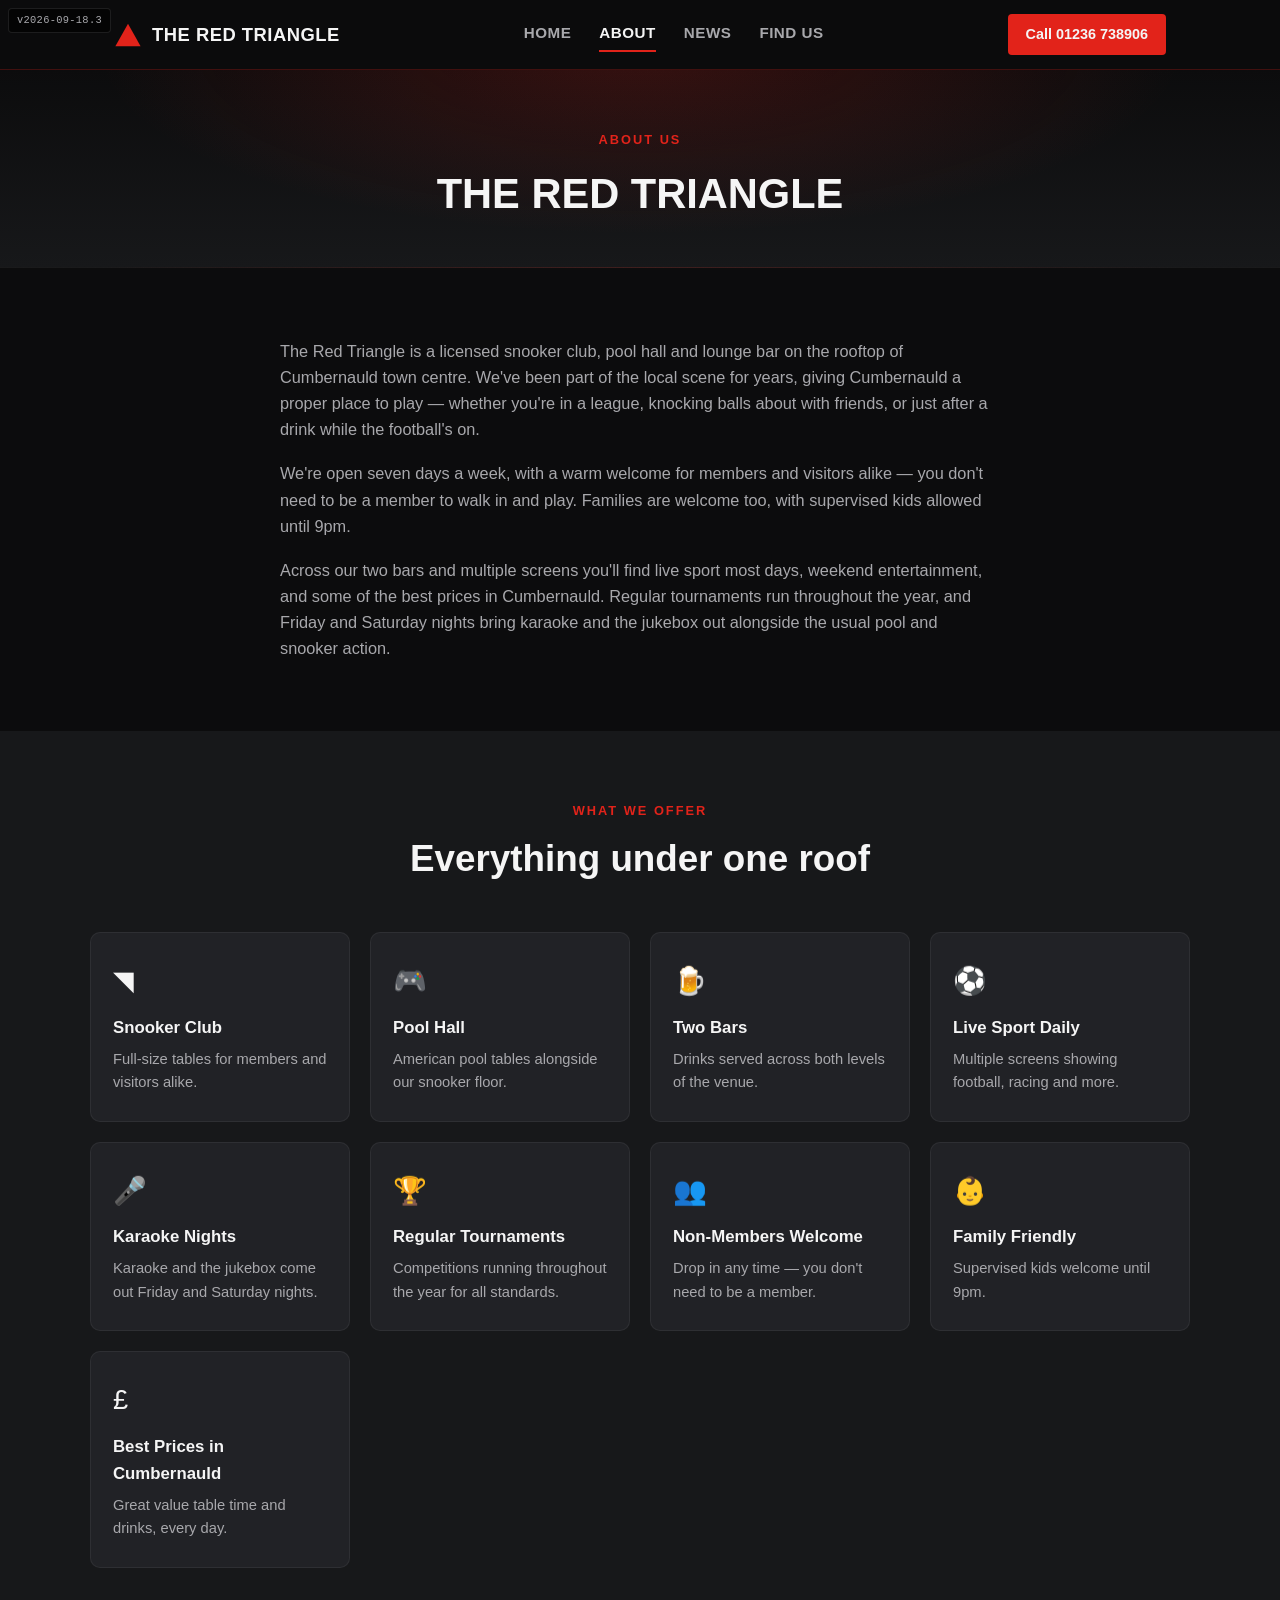
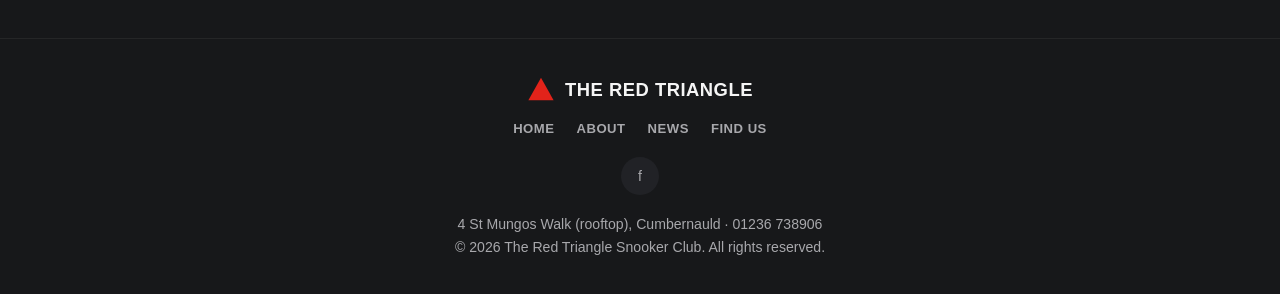
==== about.html @ 8c0a3d50 "Add files via upload" ====
<!DOCTYPE html>
<html lang="en">
<head>
<meta charset="UTF-8">
<meta name="viewport" content="width=device-width, initial-scale=1.0">
<meta name="color-scheme" content="dark">
<title>About | The Red Triangle, Cumbernauld</title>
<meta name="description" content="About The Red Triangle - a licensed snooker club, pool hall and lounge bar on the rooftop of Cumbernauld town centre.">
<link rel="stylesheet" href="styles.css">
</head>
<body>

<div class="build-tag">v2026-09-18.3</div>

<header>
  <div class="nav">
    <a href="index.html" class="brand">
      <svg viewBox="0 0 100 90" xmlns="http://www.w3.org/2000/svg" aria-hidden="true">
        <polygon points="50,5 95,85 5,85" fill="#e2231a"/>
      </svg>
      THE RED TRIANGLE
    </a>
    <nav class="links">
      <a href="index.html">Home</a>
      <a href="about.html" class="active">About</a>
      <a href="news.html">News</a>
      <a href="find-us.html">Find Us</a>
    </nav>
    <div style="display:flex;align-items:center;gap:14px;">
      <a class="phone-btn" href="tel:01236738906">Call 01236 738906</a>
      <button class="nav-toggle" aria-label="Toggle menu">&#9776;</button>
    </div>
  </div>
  <div class="mobile-panel">
    <a href="index.html">Home</a>
    <a href="about.html" class="active">About</a>
    <a href="news.html">News</a>
    <a href="find-us.html">Find Us</a>
    <a href="tel:01236738906">Call 01236 738906</a>
  </div>
</header>

<div class="page-hero">
  <div class="eyebrow">About Us</div>
  <h1>The Red Triangle</h1>
</div>

<section>
  <div class="about-body">
    <p>The Red Triangle is a licensed snooker club, pool hall and lounge bar on the rooftop of Cumbernauld town centre. We've been part of the local scene for years, giving Cumbernauld a proper place to play &mdash; whether you're in a league, knocking balls about with friends, or just after a drink while the football's on.</p>
    <p>We're open seven days a week, with a warm welcome for members and visitors alike &mdash; you don't need to be a member to walk in and play. Families are welcome too, with supervised kids allowed until 9pm.</p>
    <p>Across our two bars and multiple screens you'll find live sport most days, weekend entertainment, and some of the best prices in Cumbernauld. Regular tournaments run throughout the year, and Friday and Saturday nights bring karaoke and the jukebox out alongside the usual pool and snooker action.</p>
  </div>
</section>

<section class="features">
  <div class="section-head">
    <div class="eyebrow">What We Offer</div>
    <h2>Everything under one roof</h2>
  </div>
  <div class="grid">
    <div class="card"><div class="icon">&#9701;</div><h3>Snooker Club</h3><p>Full-size tables for members and visitors alike.</p></div>
    <div class="card"><div class="icon">&#127918;</div><h3>Pool Hall</h3><p>American pool tables alongside our snooker floor.</p></div>
    <div class="card"><div class="icon">&#127866;</div><h3>Two Bars</h3><p>Drinks served across both levels of the venue.</p></div>
    <div class="card"><div class="icon">&#9917;</div><h3>Live Sport Daily</h3><p>Multiple screens showing football, racing and more.</p></div>
    <div class="card"><div class="icon">&#127908;</div><h3>Karaoke Nights</h3><p>Karaoke and the jukebox come out Friday and Saturday nights.</p></div>
    <div class="card"><div class="icon">&#127942;</div><h3>Regular Tournaments</h3><p>Competitions running throughout the year for all standards.</p></div>
    <div class="card"><div class="icon">&#128101;</div><h3>Non-Members Welcome</h3><p>Drop in any time &mdash; you don't need to be a member.</p></div>
    <div class="card"><div class="icon">&#128118;</div><h3>Family Friendly</h3><p>Supervised kids welcome until 9pm.</p></div>
    <div class="card"><div class="icon">&#163;</div><h3>Best Prices in Cumbernauld</h3><p>Great value table time and drinks, every day.</p></div>
  </div>
</section>

<footer>
  <div class="brand">
    <svg width="24" height="22" viewBox="0 0 100 90" xmlns="http://www.w3.org/2000/svg" aria-hidden="true">
      <polygon points="50,5 95,85 5,85" fill="#e2231a"/>
    </svg>
    THE RED TRIANGLE
  </div>
  <div class="links">
    <a href="index.html">Home</a>
    <a href="about.html">About</a>
    <a href="news.html">News</a>
    <a href="find-us.html">Find Us</a>
  </div>
  <div class="social">
    <a href="https://www.facebook.com/redtriangle147/" target="_blank" rel="noopener" aria-label="Facebook">f</a>
  </div>
  <p>4 St Mungos Walk (rooftop), Cumbernauld &middot; 01236 738906</p>
  <p>&copy; <span id="year"></span> The Red Triangle Snooker Club. All rights reserved.</p>
</footer>

<script src="script.js"></script>
</body>
</html>
---- styles.css ----
:root{
  --red:#e2231a;
  --red-dark:#a5170f;
  --black:#0c0c0d;
  --charcoal:#17181a;
  --charcoal-2:#212226;
  --white:#f5f5f5;
  --grey:#a8a8ac;
}
*{box-sizing:border-box;margin:0;padding:0;}
html{scroll-behavior:smooth;}
body{
  background:var(--black);
  color:var(--white);
  font-family:'Segoe UI', Roboto, Helvetica, Arial, sans-serif;
  line-height:1.6;
}
a{color:inherit;text-decoration:none;}
img{max-width:100%;display:block;}
.wrap{max-width:1100px;margin:0 auto;padding:0 24px;}

/* Header */
header{
  position:sticky;top:0;z-index:50;
  background:rgba(12,12,13,0.95);
  border-bottom:1px solid rgba(226,35,26,0.25);
  backdrop-filter:blur(6px);
}
.nav{
  display:flex;align-items:center;justify-content:space-between;
  padding:14px 24px;max-width:1100px;margin:0 auto;
}
.brand{display:flex;align-items:center;gap:10px;font-weight:800;letter-spacing:0.5px;font-size:1.15rem;}
.brand svg{width:28px;height:28px;flex-shrink:0;}
nav.links{display:flex;gap:28px;font-size:0.95rem;font-weight:600;text-transform:uppercase;letter-spacing:0.5px;}
nav.links a{color:var(--grey);transition:color .2s;padding:4px 0;border-bottom:2px solid transparent;}
nav.links a:hover{color:var(--red);}
nav.links a.active{color:var(--white);border-bottom-color:var(--red);}
.nav-toggle{display:none;background:none;border:none;color:var(--white);font-size:1.6rem;cursor:pointer;}
.phone-btn{
  background:var(--red);color:var(--white);padding:9px 18px;border-radius:4px;
  font-weight:700;font-size:0.9rem;white-space:nowrap;
}
.phone-btn:hover{background:var(--red-dark);}

/* Mobile nav */
.mobile-panel{
  display:none;flex-direction:column;gap:2px;
  background:var(--charcoal);border-top:1px solid rgba(255,255,255,0.06);
  padding:8px 24px 18px;
}
.mobile-panel a{
  padding:12px 0;font-weight:700;text-transform:uppercase;letter-spacing:0.5px;
  color:var(--grey);border-bottom:1px solid rgba(255,255,255,0.06);font-size:0.95rem;
}
.mobile-panel a.active{color:var(--red);}
header.open .mobile-panel{display:flex;}

@media (max-width:760px){
  nav.links{display:none;}
  .nav-toggle{display:block;}
}

/* Page header (non-home pages) */
.page-hero{
  padding:60px 24px 40px;text-align:center;
  background:
    radial-gradient(ellipse at 50% -10%, rgba(226,35,26,0.2), transparent 60%),
    linear-gradient(180deg, var(--black), var(--charcoal));
  border-bottom:1px solid rgba(255,255,255,0.06);
}
.page-hero .eyebrow{color:var(--red);text-transform:uppercase;letter-spacing:2px;font-size:0.8rem;font-weight:800;}
.page-hero h1{font-size:clamp(1.8rem,4vw,2.6rem);margin-top:10px;font-weight:900;text-transform:uppercase;}

/* Hero (home) */
.hero{
  position:relative;
  padding:90px 24px 70px;
  text-align:center;
  overflow:hidden;
  background:
    radial-gradient(ellipse at 50% -10%, rgba(226,35,26,0.25), transparent 60%),
    linear-gradient(180deg, var(--black), var(--charcoal));
}
.hero .triangle-mark{width:84px;height:auto;margin:0 auto 22px;}
.hero h1{
  font-size:clamp(2.1rem, 5vw, 3.4rem);
  font-weight:900;
  letter-spacing:1px;
  text-transform:uppercase;
  margin-bottom:14px;
}
.hero h1 span{color:var(--red);}
.hero p.tagline{
  color:var(--grey);
  font-size:1.15rem;
  max-width:560px;
  margin:0 auto 30px;
}
.hero .status{
  display:inline-flex;align-items:center;gap:8px;
  background:var(--charcoal-2);border:1px solid rgba(255,255,255,0.08);
  padding:8px 16px;border-radius:999px;font-size:0.9rem;color:var(--grey);margin-bottom:34px;
}
.hero .status .dot{width:8px;height:8px;border-radius:50%;background:#3ecb63;box-shadow:0 0 8px #3ecb63;}
.cta-row{display:flex;gap:16px;justify-content:center;flex-wrap:wrap;}
.btn{
  display:inline-block;padding:14px 30px;border-radius:4px;font-weight:700;
  text-transform:uppercase;letter-spacing:0.5px;font-size:0.9rem;transition:.2s;
  border:none;cursor:pointer;
}
.btn-primary{background:var(--red);color:var(--white);}
.btn-primary:hover{background:var(--red-dark);}
.btn-outline{border:1px solid rgba(255,255,255,0.25);color:var(--white);}
.btn-outline:hover{border-color:var(--red);color:var(--red);}

/* Section generic */
section{padding:70px 24px;}
.section-head{text-align:center;max-width:640px;margin:0 auto 44px;}
.section-head.left{text-align:left;margin-left:0;}
.section-head .eyebrow{
  color:var(--red);text-transform:uppercase;letter-spacing:2px;font-size:0.8rem;font-weight:800;
}
.section-head h2{font-size:clamp(1.6rem,3.5vw,2.3rem);margin-top:8px;font-weight:800;}
.section-head p{color:var(--grey);margin-top:12px;}

/* Features grid */
.features{background:var(--charcoal);}
.grid{
  display:grid;grid-template-columns:repeat(auto-fit,minmax(220px,1fr));gap:20px;
  max-width:1100px;margin:0 auto;
}
.card{
  background:var(--charcoal-2);border:1px solid rgba(255,255,255,0.06);
  border-radius:10px;padding:26px 22px;transition:.2s;
}
.card:hover{border-color:rgba(226,35,26,0.5);transform:translateY(-3px);}
.card .icon{font-size:1.7rem;margin-bottom:12px;}
.card h3{font-size:1.05rem;margin-bottom:6px;font-weight:700;}
.card p{color:var(--grey);font-size:0.92rem;}

/* News */
.news-list{max-width:640px;margin:0 auto;display:flex;flex-direction:column;gap:20px;}
.news-list .card{text-align:left;border-left:3px solid var(--red);}
.news-list .card .meta{color:var(--grey);font-size:0.85rem;text-transform:uppercase;letter-spacing:0.5px;margin-bottom:10px;}
.news-list .card h3{font-size:1.3rem;margin-bottom:12px;}
.news-list .card p{color:var(--grey);margin-bottom:16px;}

/* Facebook feed embed */
.fb-embed-wrap{
  max-width:760px;margin:0 auto;width:100%;
  background:var(--charcoal-2);border:1px solid rgba(255,255,255,0.08);
  border-radius:10px;padding:14px;
  overflow:hidden;
}
.fb-embed-wrap .fb-page{width:100% !important;}
.fb-embed-wrap iframe{width:100% !important;max-width:100%;}

/* News layout: text/info column + wide facebook feed column */
.news-split{
  display:grid;grid-template-columns:300px 1fr;gap:40px;
  max-width:1100px;margin:0 auto;align-items:start;
}
.news-split.embed-first{grid-template-columns:1fr 300px;}
@media (max-width:820px){
  .news-split, .news-split.embed-first{grid-template-columns:1fr;}
}
.fb-embed-fallback{
  max-width:560px;margin:0 auto;text-align:center;color:var(--grey);
  background:var(--charcoal-2);border:1px solid rgba(255,255,255,0.08);
  border-radius:10px;padding:40px 24px;
}

/* About */
.about-body{max-width:720px;margin:0 auto;color:var(--grey);font-size:1.02rem;}
.about-body p{margin-bottom:18px;}
.about-body p:last-child{margin-bottom:0;}

/* Hours + Find us */
.info-split{
  display:grid;grid-template-columns:1fr 1fr;gap:40px;max-width:1100px;margin:0 auto;
  align-items:start;
}
@media (max-width:820px){.info-split{grid-template-columns:1fr;}}
.hours-table{width:100%;border-collapse:collapse;}
.hours-table tr{border-bottom:1px solid rgba(255,255,255,0.08);}
.hours-table td{padding:12px 4px;font-size:0.95rem;}
.hours-table td:first-child{color:var(--grey);}
.hours-table td:last-child{text-align:right;font-weight:600;}
.hours-note{font-size:0.82rem;color:var(--grey);margin-top:14px;}
.find-us .item{display:flex;gap:14px;margin-bottom:20px;}
.find-us .item .ico{color:var(--red);font-size:1.3rem;width:26px;flex-shrink:0;}
.find-us .item h4{font-size:1rem;margin-bottom:4px;}
.find-us .item p, .find-us .item a{color:var(--grey);font-size:0.95rem;}
.find-us .item a:hover{color:var(--red);}
.map-embed{
  margin-top:24px;border-radius:10px;overflow:hidden;
  border:1px solid rgba(255,255,255,0.1);
  background:var(--white);
  padding:6px;
}
.map-embed iframe{width:100%;height:280px;border:0;border-radius:6px;display:block;}
.map-directions{
  display:inline-flex;align-items:center;gap:8px;margin-top:14px;
  color:var(--red);font-weight:700;font-size:0.9rem;
}
.map-directions:hover{color:var(--white);}

/* Build/version tag */
.build-tag{
  position:fixed;top:8px;left:8px;z-index:999;
  background:rgba(0,0,0,0.6);color:var(--grey);
  font-size:0.65rem;padding:3px 8px;border-radius:4px;
  font-family:'Courier New',monospace;letter-spacing:0.3px;
  pointer-events:none;border:1px solid rgba(255,255,255,0.1);
}

/* Footer */
footer{
  background:var(--charcoal);border-top:1px solid rgba(255,255,255,0.06);
  padding:36px 24px;text-align:center;color:var(--grey);font-size:0.88rem;
}
footer .brand{justify-content:center;margin-bottom:14px;color:var(--white);}
footer .links{margin-bottom:18px;display:flex;gap:22px;justify-content:center;flex-wrap:wrap;font-weight:600;text-transform:uppercase;font-size:0.82rem;letter-spacing:0.5px;}
footer .links a:hover{color:var(--red);}
footer .social a{
  display:inline-flex;align-items:center;justify-content:center;
  width:38px;height:38px;border-radius:50%;background:var(--charcoal-2);
  margin:0 6px 18px;transition:.2s;
}
footer .social a:hover{background:var(--red);}
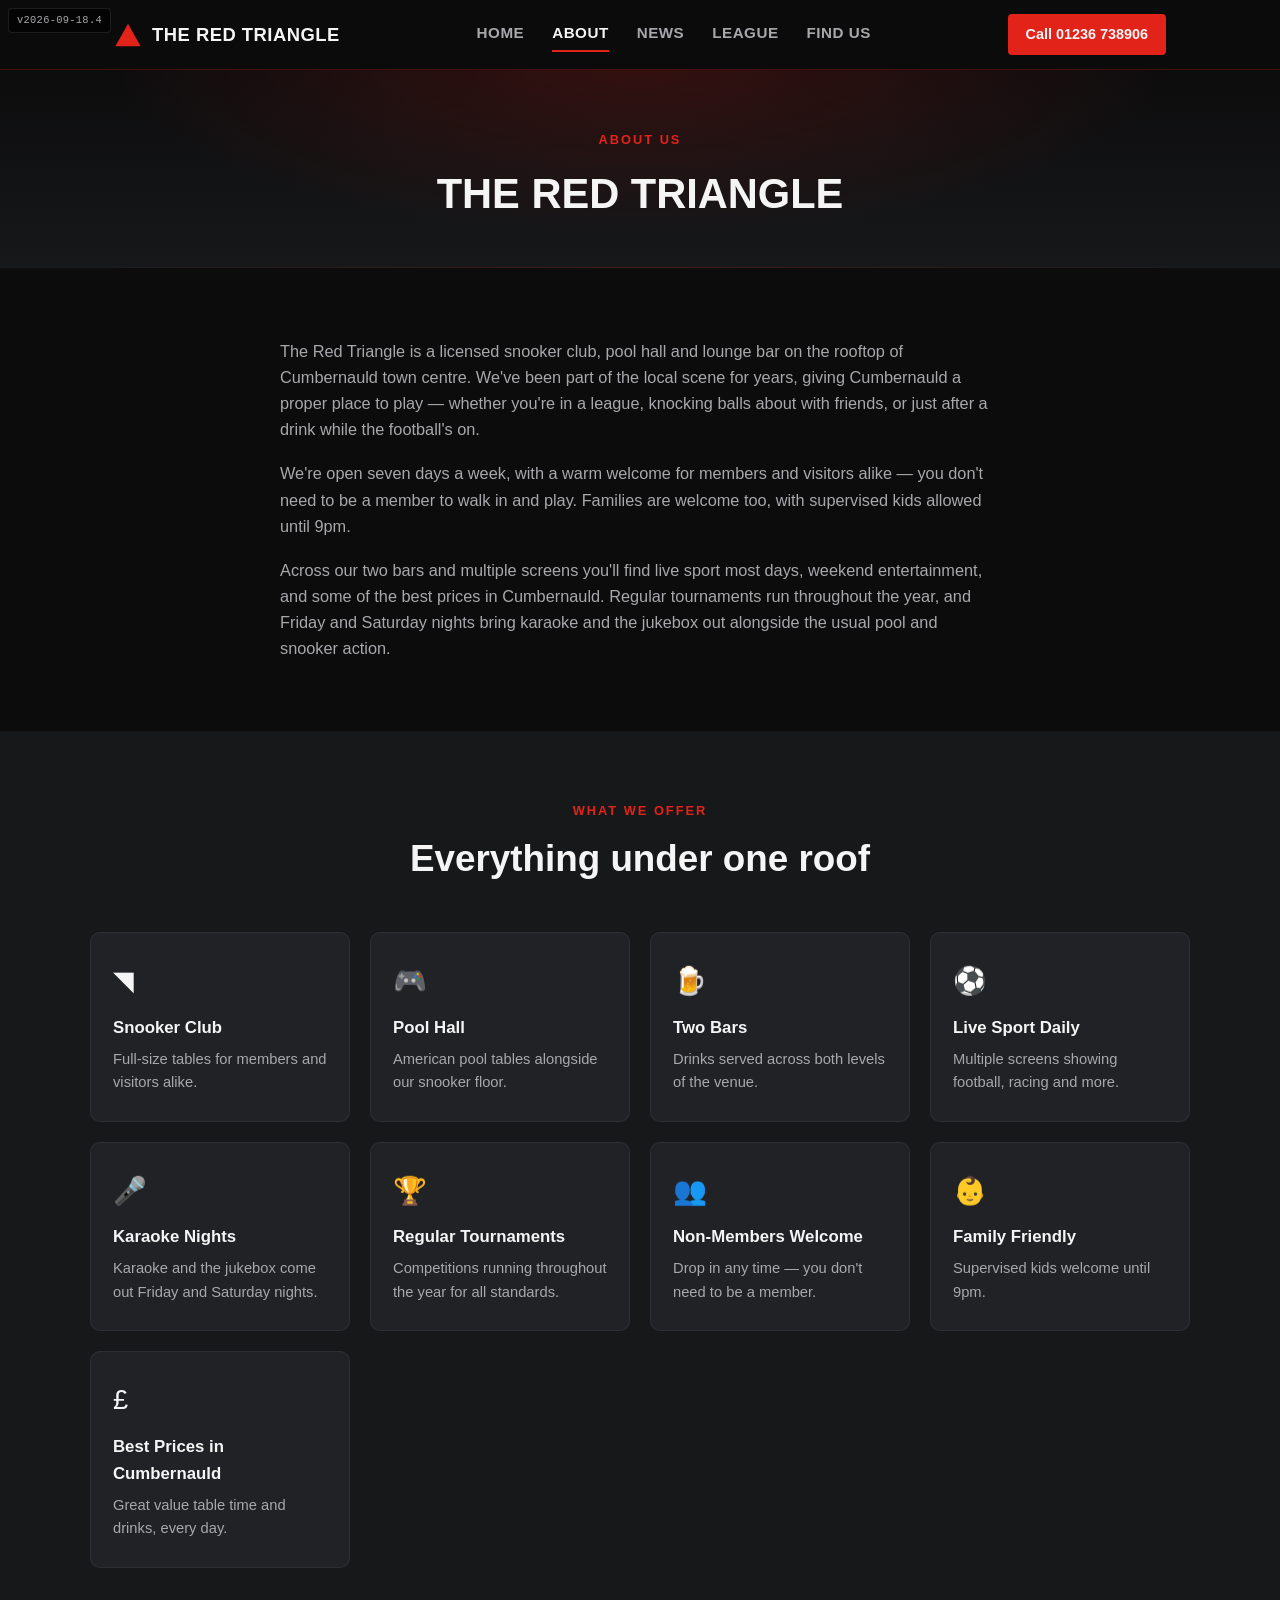
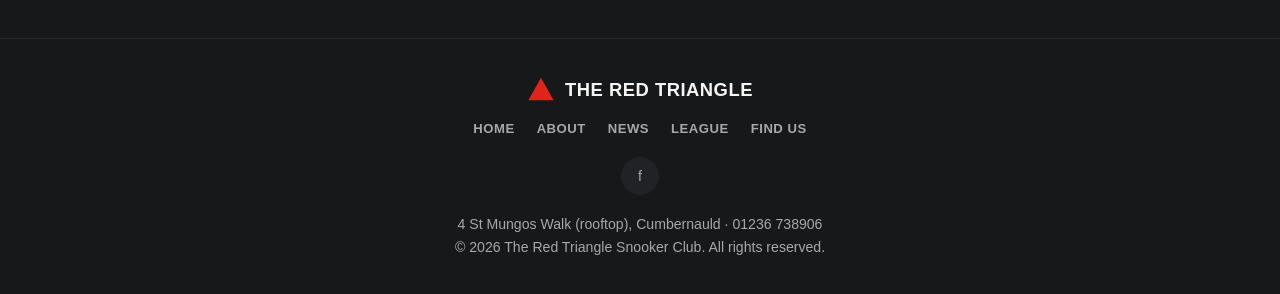
==== commit 7603f4a9: "Add files via upload" ====
--- a/about.html
+++ b/about.html
@@ -10,7 +10,7 @@
 </head>
 <body>
 
-<div class="build-tag">v2026-09-18.3</div>
+<div class="build-tag">v2026-09-18.4</div>
 
 <header>
   <div class="nav">
@@ -24,6 +24,7 @@
       <a href="index.html">Home</a>
       <a href="about.html" class="active">About</a>
       <a href="news.html">News</a>
+      <a href="league.html">League</a>
       <a href="find-us.html">Find Us</a>
     </nav>
     <div style="display:flex;align-items:center;gap:14px;">
@@ -35,6 +36,7 @@
     <a href="index.html">Home</a>
     <a href="about.html" class="active">About</a>
     <a href="news.html">News</a>
+    <a href="league.html">League</a>
     <a href="find-us.html">Find Us</a>
     <a href="tel:01236738906">Call 01236 738906</a>
   </div>
@@ -82,6 +84,7 @@
     <a href="index.html">Home</a>
     <a href="about.html">About</a>
     <a href="news.html">News</a>
+    <a href="league.html">League</a>
     <a href="find-us.html">Find Us</a>
   </div>
   <div class="social">
--- a/styles.css
+++ b/styles.css
@@ -164,6 +164,19 @@
 .news-split.embed-first{grid-template-columns:1fr 300px;}
 @media (max-width:820px){
   .news-split, .news-split.embed-first{grid-template-columns:1fr;}
+}
+
+/* Season calendar image card */
+.calendar-card{
+  max-width:520px;margin:0 auto;
+  background:var(--white);border-radius:10px;padding:10px;
+  border:1px solid rgba(255,255,255,0.1);
+}
+.calendar-card img{width:100%;border-radius:6px;display:block;}
+
+/* League hero note */
+.hero-note{
+  color:var(--grey);max-width:620px;margin:14px auto 0;font-size:1.02rem;
 }
 .fb-embed-fallback{
   max-width:560px;margin:0 auto;text-align:center;color:var(--grey);
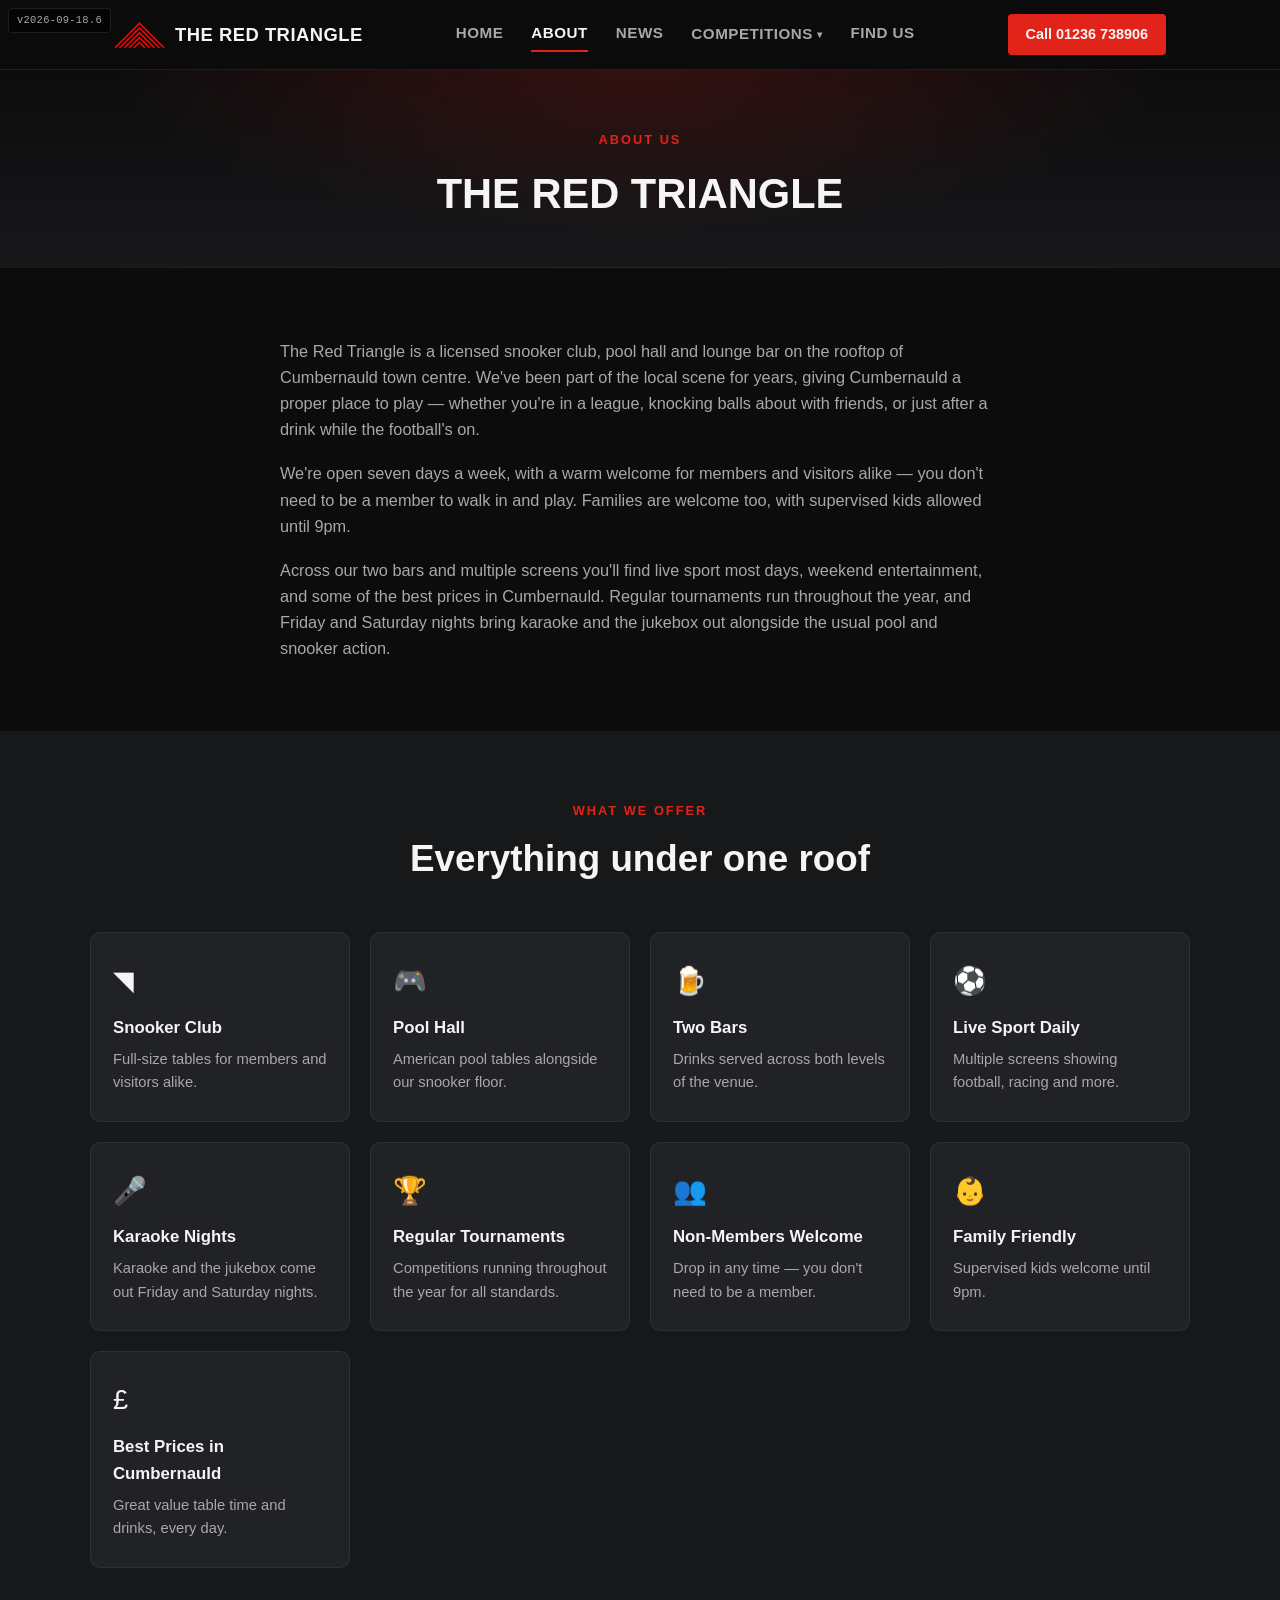
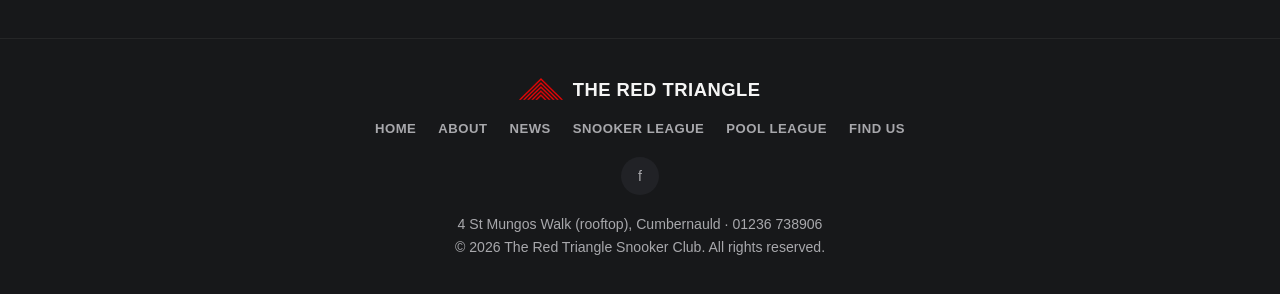
==== commit c38e5799: "Add files via upload" ====
--- a/about.html
+++ b/about.html
@@ -6,25 +6,32 @@
 <meta name="color-scheme" content="dark">
 <title>About | The Red Triangle, Cumbernauld</title>
 <meta name="description" content="About The Red Triangle - a licensed snooker club, pool hall and lounge bar on the rooftop of Cumbernauld town centre.">
+<link rel="icon" type="image/png" sizes="32x32" href="favicon-32.png">
+<link rel="icon" type="image/png" sizes="512x512" href="favicon.png">
+<link rel="apple-touch-icon" href="favicon-180.png">
 <link rel="stylesheet" href="styles.css">
 </head>
 <body>
 
-<div class="build-tag">v2026-09-18.4</div>
+<div class="build-tag">v2026-09-18.6</div>
 
 <header>
   <div class="nav">
     <a href="index.html" class="brand">
-      <svg viewBox="0 0 100 90" xmlns="http://www.w3.org/2000/svg" aria-hidden="true">
-        <polygon points="50,5 95,85 5,85" fill="#e2231a"/>
-      </svg>
+      <img src="logo-mark.png" alt="" aria-hidden="true">
       THE RED TRIANGLE
     </a>
     <nav class="links">
       <a href="index.html">Home</a>
       <a href="about.html" class="active">About</a>
       <a href="news.html">News</a>
-      <a href="league.html">League</a>
+      <div class="nav-drop">
+        <button type="button" class="drop-toggle">Competitions <span class="caret">&#9662;</span></button>
+        <div class="drop-menu">
+          <a href="snooker-league.html">Snooker</a>
+          <a href="pool-league.html">Pool</a>
+        </div>
+      </div>
       <a href="find-us.html">Find Us</a>
     </nav>
     <div style="display:flex;align-items:center;gap:14px;">
@@ -36,7 +43,9 @@
     <a href="index.html">Home</a>
     <a href="about.html" class="active">About</a>
     <a href="news.html">News</a>
-    <a href="league.html">League</a>
+    <div class="mobile-sub-label">Competitions</div>
+    <a href="snooker-league.html" class="mobile-sub">Snooker</a>
+    <a href="pool-league.html" class="mobile-sub">Pool</a>
     <a href="find-us.html">Find Us</a>
     <a href="tel:01236738906">Call 01236 738906</a>
   </div>
@@ -75,16 +84,15 @@
 
 <footer>
   <div class="brand">
-    <svg width="24" height="22" viewBox="0 0 100 90" xmlns="http://www.w3.org/2000/svg" aria-hidden="true">
-      <polygon points="50,5 95,85 5,85" fill="#e2231a"/>
-    </svg>
+    <img src="logo-mark.png" alt="" aria-hidden="true">
     THE RED TRIANGLE
   </div>
   <div class="links">
     <a href="index.html">Home</a>
     <a href="about.html">About</a>
     <a href="news.html">News</a>
-    <a href="league.html">League</a>
+    <a href="snooker-league.html">Snooker League</a>
+    <a href="pool-league.html">Pool League</a>
     <a href="find-us.html">Find Us</a>
   </div>
   <div class="social">
--- a/styles.css
+++ b/styles.css
@@ -31,7 +31,8 @@
   padding:14px 24px;max-width:1100px;margin:0 auto;
 }
 .brand{display:flex;align-items:center;gap:10px;font-weight:800;letter-spacing:0.5px;font-size:1.15rem;}
-.brand svg{width:28px;height:28px;flex-shrink:0;}
+.brand img{height:26px;width:auto;flex-shrink:0;}
+footer .brand img{height:22px;}
 nav.links{display:flex;gap:28px;font-size:0.95rem;font-weight:600;text-transform:uppercase;letter-spacing:0.5px;}
 nav.links a{color:var(--grey);transition:color .2s;padding:4px 0;border-bottom:2px solid transparent;}
 nav.links a:hover{color:var(--red);}
@@ -42,6 +43,43 @@
   font-weight:700;font-size:0.9rem;white-space:nowrap;
 }
 .phone-btn:hover{background:var(--red-dark);}
+
+/* Competitions dropdown */
+.nav-drop{position:relative;display:flex;align-items:center;}
+.drop-toggle{
+  background:none;border:none;color:var(--grey);font-family:inherit;cursor:pointer;
+  text-transform:uppercase;letter-spacing:0.5px;font-size:0.95rem;font-weight:600;
+  padding:4px 0;border-bottom:2px solid transparent;transition:color .2s;
+  display:inline-flex;align-items:center;gap:4px;
+}
+.drop-toggle .caret{font-size:0.65em;position:relative;top:1px;}
+.drop-toggle:hover{color:var(--red);}
+.drop-toggle.active{color:var(--white);border-bottom-color:var(--red);}
+.drop-menu{
+  position:absolute;top:calc(100% + 14px);left:50%;
+  transform:translateX(-50%) translateY(-6px);
+  background:var(--charcoal-2);border:1px solid rgba(255,255,255,0.1);
+  border-radius:8px;padding:8px;min-width:150px;
+  opacity:0;visibility:hidden;pointer-events:none;
+  transition:opacity .15s,transform .15s,visibility .15s;
+  z-index:60;
+}
+.nav-drop:hover .drop-menu,
+.nav-drop.open .drop-menu{
+  opacity:1;visibility:visible;pointer-events:auto;transform:translateX(-50%) translateY(0);
+}
+.drop-menu a{
+  display:block;padding:10px 14px;color:var(--grey);font-weight:600;
+  text-transform:uppercase;font-size:0.85rem;letter-spacing:0.5px;border-radius:6px;
+}
+.drop-menu a:hover{color:var(--white);background:rgba(226,35,26,0.15);}
+
+/* Mobile sub-links under Competitions */
+.mobile-sub-label{
+  padding:12px 0 4px;font-weight:700;text-transform:uppercase;letter-spacing:0.5px;
+  color:var(--grey);font-size:0.8rem;border-bottom:1px solid rgba(255,255,255,0.06);
+}
+.mobile-panel a.mobile-sub{padding:10px 0 10px 16px;font-size:0.9rem;}
 
 /* Mobile nav */
 .mobile-panel{
@@ -82,7 +120,7 @@
     radial-gradient(ellipse at 50% -10%, rgba(226,35,26,0.25), transparent 60%),
     linear-gradient(180deg, var(--black), var(--charcoal));
 }
-.hero .triangle-mark{width:84px;height:auto;margin:0 auto 22px;}
+.hero .triangle-mark{width:150px;height:auto;margin:0 auto 22px;}
 .hero h1{
   font-size:clamp(2.1rem, 5vw, 3.4rem);
   font-weight:900;
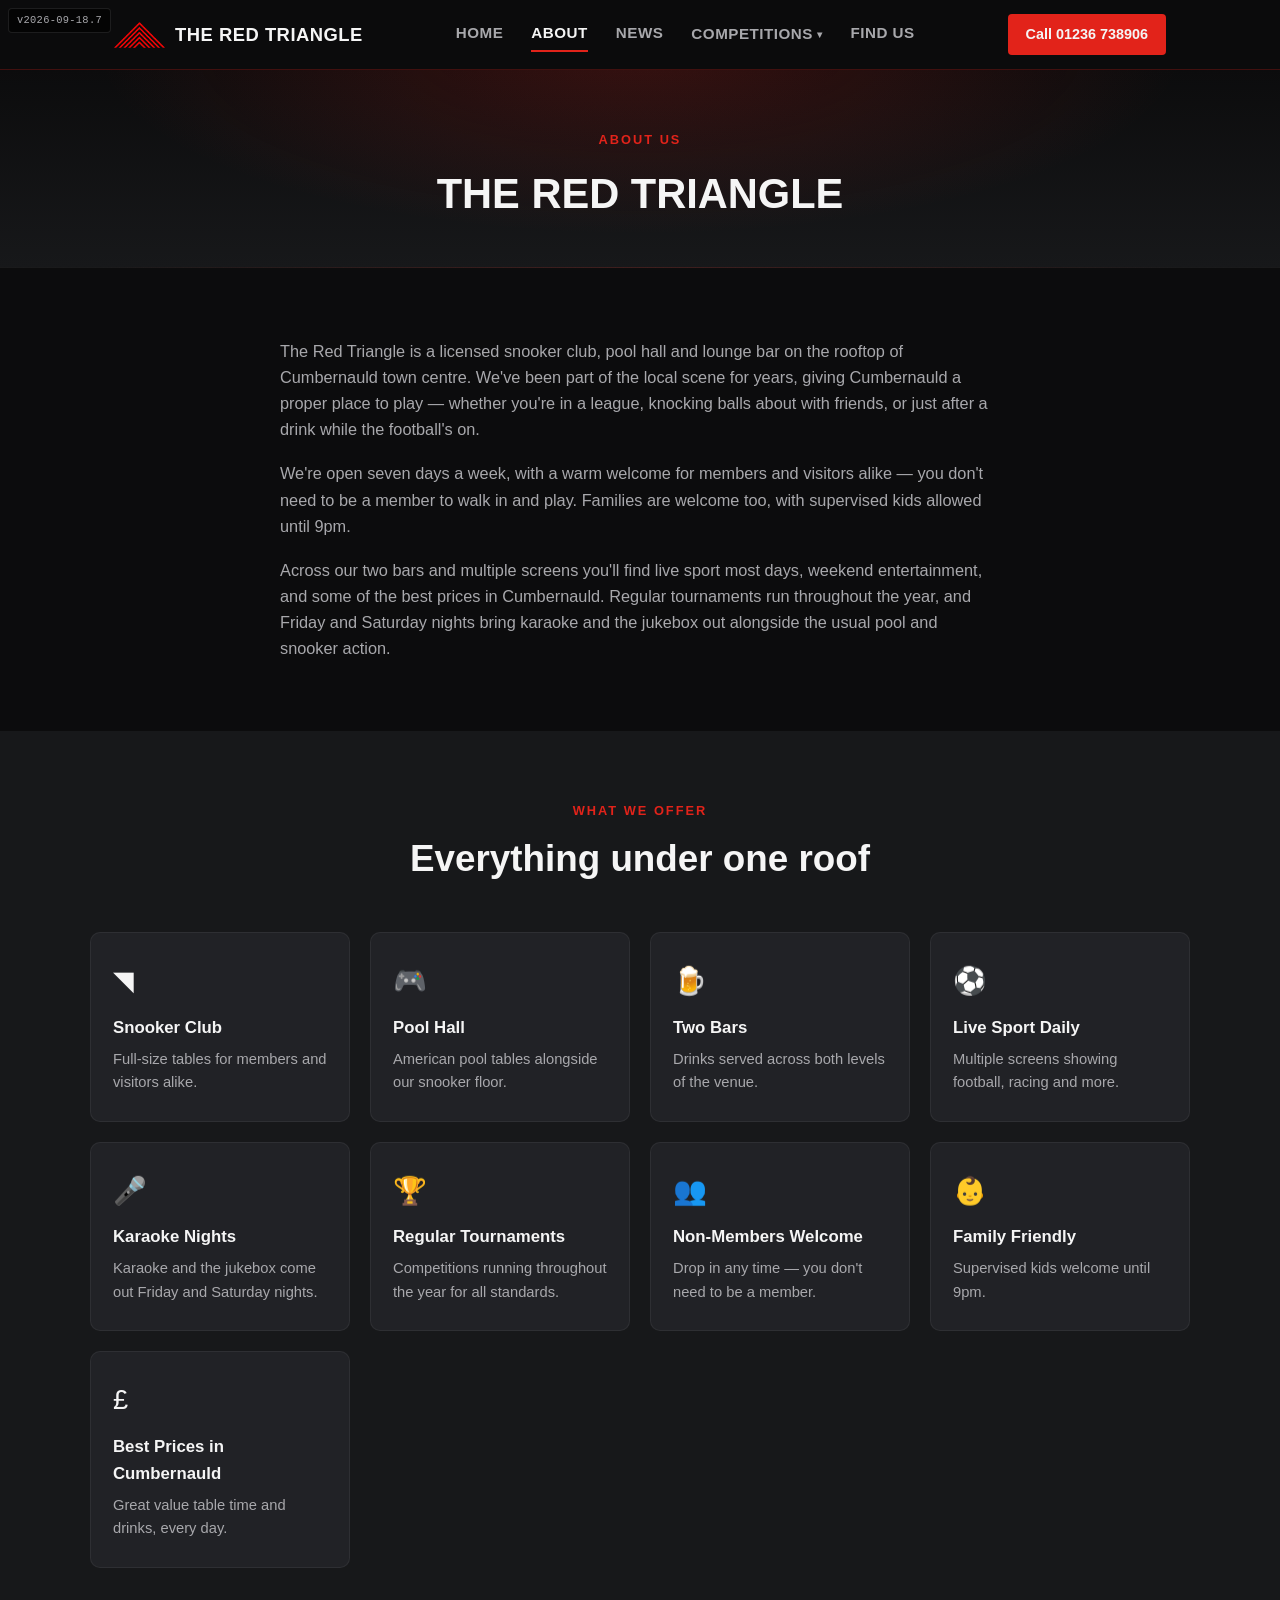
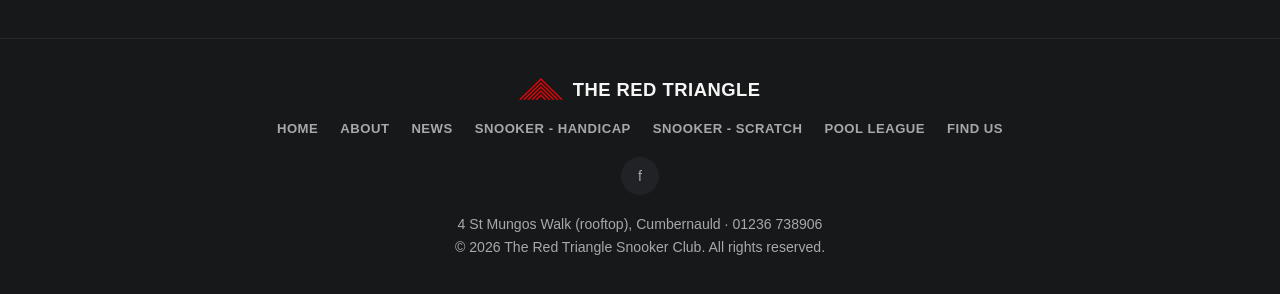
==== commit bd18b601: "Add files via upload" ====
--- a/about.html
+++ b/about.html
@@ -13,7 +13,7 @@
 </head>
 <body>
 
-<div class="build-tag">v2026-09-18.6</div>
+<div class="build-tag">v2026-09-18.7</div>
 
 <header>
   <div class="nav">
@@ -28,7 +28,8 @@
       <div class="nav-drop">
         <button type="button" class="drop-toggle">Competitions <span class="caret">&#9662;</span></button>
         <div class="drop-menu">
-          <a href="snooker-league.html">Snooker</a>
+          <a href="snooker-league.html">Snooker - Handicap</a>
+          <a href="snooker-scratch.html">Snooker - Scratch</a>
           <a href="pool-league.html">Pool</a>
         </div>
       </div>
@@ -44,7 +45,8 @@
     <a href="about.html" class="active">About</a>
     <a href="news.html">News</a>
     <div class="mobile-sub-label">Competitions</div>
-    <a href="snooker-league.html" class="mobile-sub">Snooker</a>
+    <a href="snooker-league.html" class="mobile-sub">Snooker - Handicap</a>
+    <a href="snooker-scratch.html" class="mobile-sub">Snooker - Scratch</a>
     <a href="pool-league.html" class="mobile-sub">Pool</a>
     <a href="find-us.html">Find Us</a>
     <a href="tel:01236738906">Call 01236 738906</a>
@@ -91,7 +93,8 @@
     <a href="index.html">Home</a>
     <a href="about.html">About</a>
     <a href="news.html">News</a>
-    <a href="snooker-league.html">Snooker League</a>
+    <a href="snooker-league.html">Snooker - Handicap</a>
+    <a href="snooker-scratch.html">Snooker - Scratch</a>
     <a href="pool-league.html">Pool League</a>
     <a href="find-us.html">Find Us</a>
   </div>
--- a/styles.css
+++ b/styles.css
@@ -59,7 +59,7 @@
   position:absolute;top:calc(100% + 14px);left:50%;
   transform:translateX(-50%) translateY(-6px);
   background:var(--charcoal-2);border:1px solid rgba(255,255,255,0.1);
-  border-radius:8px;padding:8px;min-width:150px;
+  border-radius:8px;padding:8px;min-width:210px;
   opacity:0;visibility:hidden;pointer-events:none;
   transition:opacity .15s,transform .15s,visibility .15s;
   z-index:60;
@@ -71,6 +71,7 @@
 .drop-menu a{
   display:block;padding:10px 14px;color:var(--grey);font-weight:600;
   text-transform:uppercase;font-size:0.85rem;letter-spacing:0.5px;border-radius:6px;
+  white-space:nowrap;
 }
 .drop-menu a:hover{color:var(--white);background:rgba(226,35,26,0.15);}
 
@@ -120,7 +121,7 @@
     radial-gradient(ellipse at 50% -10%, rgba(226,35,26,0.25), transparent 60%),
     linear-gradient(180deg, var(--black), var(--charcoal));
 }
-.hero .triangle-mark{width:150px;height:auto;margin:0 auto 22px;}
+.hero .triangle-mark{width:230px;height:auto;margin:0 auto 22px;}
 .hero h1{
   font-size:clamp(2.1rem, 5vw, 3.4rem);
   font-weight:900;
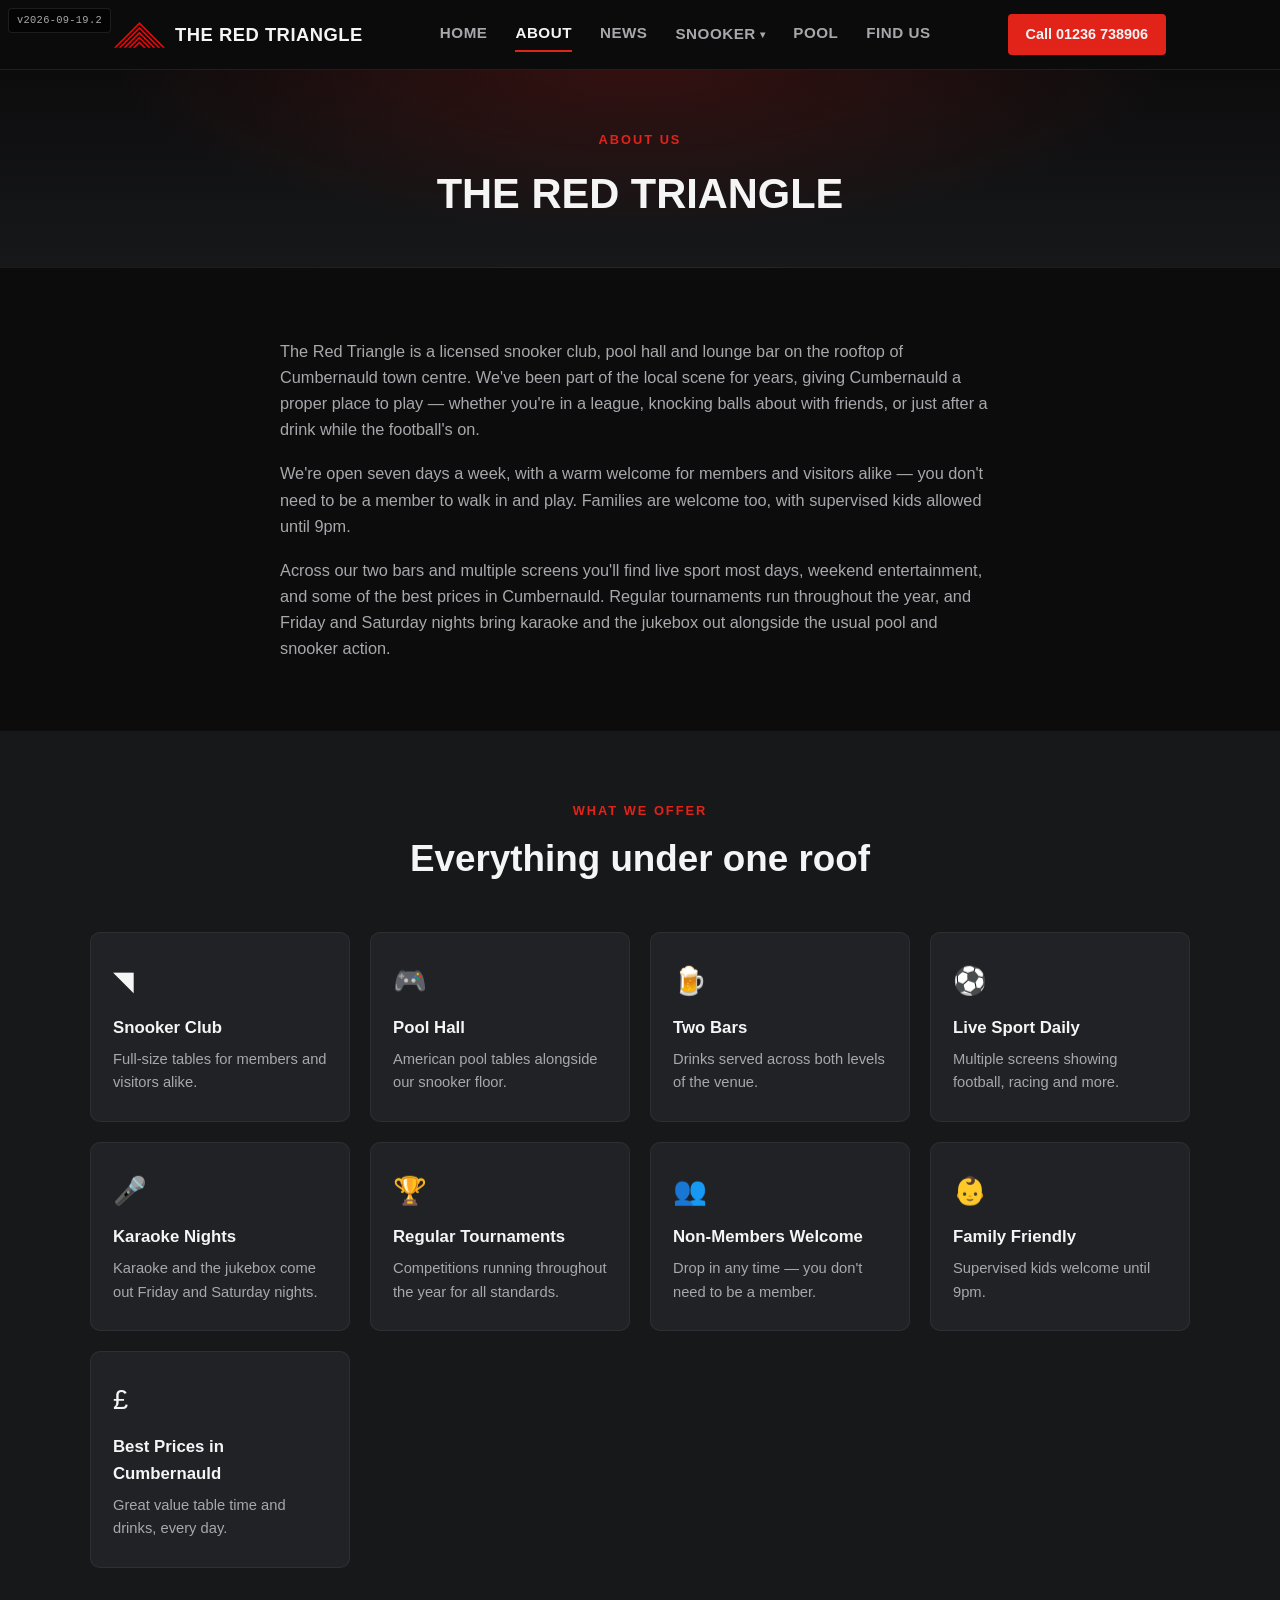
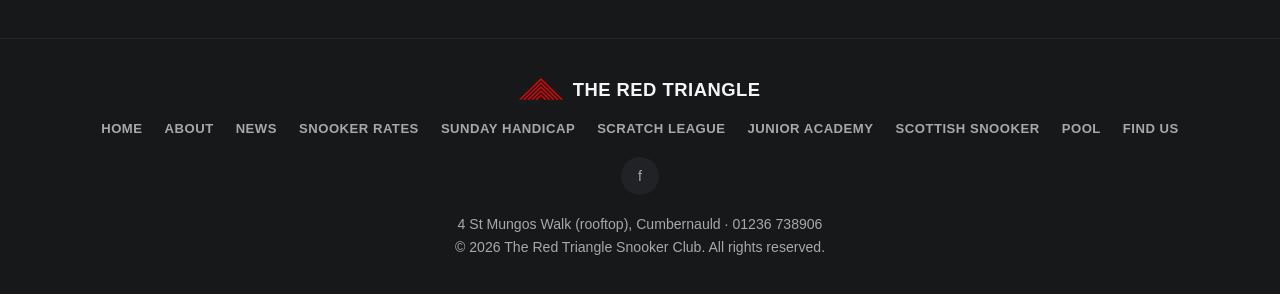
==== commit 4f5f71b0: "Add files via upload" ====
--- a/about.html
+++ b/about.html
@@ -13,7 +13,7 @@
 </head>
 <body>
 
-<div class="build-tag">v2026-09-18.7</div>
+<div class="build-tag">v2026-09-19.2</div>
 
 <header>
   <div class="nav">
@@ -26,13 +26,16 @@
       <a href="about.html" class="active">About</a>
       <a href="news.html">News</a>
       <div class="nav-drop">
-        <button type="button" class="drop-toggle">Competitions <span class="caret">&#9662;</span></button>
+        <button type="button" class="drop-toggle">Snooker <span class="caret">&#9662;</span></button>
         <div class="drop-menu">
-          <a href="snooker-league.html">Snooker - Handicap</a>
-          <a href="snooker-scratch.html">Snooker - Scratch</a>
-          <a href="pool-league.html">Pool</a>
+          <a href="snooker-rates.html">Rates</a>
+          <a href="snooker-league.html">Sunday Handicap</a>
+          <a href="snooker-scratch.html">Scratch League</a>
+          <a href="snooker-junior-academy.html">Junior Academy</a>
+          <a href="snooker-scottish.html">Scottish Snooker</a>
         </div>
       </div>
+      <a href="pool-league.html">Pool</a>
       <a href="find-us.html">Find Us</a>
     </nav>
     <div style="display:flex;align-items:center;gap:14px;">
@@ -44,10 +47,13 @@
     <a href="index.html">Home</a>
     <a href="about.html" class="active">About</a>
     <a href="news.html">News</a>
-    <div class="mobile-sub-label">Competitions</div>
-    <a href="snooker-league.html" class="mobile-sub">Snooker - Handicap</a>
-    <a href="snooker-scratch.html" class="mobile-sub">Snooker - Scratch</a>
-    <a href="pool-league.html" class="mobile-sub">Pool</a>
+    <div class="mobile-sub-label">Snooker</div>
+    <a href="snooker-rates.html" class="mobile-sub">Rates</a>
+    <a href="snooker-league.html" class="mobile-sub">Sunday Handicap</a>
+    <a href="snooker-scratch.html" class="mobile-sub">Scratch League</a>
+    <a href="snooker-junior-academy.html" class="mobile-sub">Junior Academy</a>
+    <a href="snooker-scottish.html" class="mobile-sub">Scottish Snooker</a>
+    <a href="pool-league.html">Pool</a>
     <a href="find-us.html">Find Us</a>
     <a href="tel:01236738906">Call 01236 738906</a>
   </div>
@@ -93,9 +99,12 @@
     <a href="index.html">Home</a>
     <a href="about.html">About</a>
     <a href="news.html">News</a>
-    <a href="snooker-league.html">Snooker - Handicap</a>
-    <a href="snooker-scratch.html">Snooker - Scratch</a>
-    <a href="pool-league.html">Pool League</a>
+    <a href="snooker-rates.html">Snooker Rates</a>
+    <a href="snooker-league.html">Sunday Handicap</a>
+    <a href="snooker-scratch.html">Scratch League</a>
+    <a href="snooker-junior-academy.html">Junior Academy</a>
+    <a href="snooker-scottish.html">Scottish Snooker</a>
+    <a href="pool-league.html">Pool</a>
     <a href="find-us.html">Find Us</a>
   </div>
   <div class="social">
--- a/styles.css
+++ b/styles.css
@@ -204,6 +204,15 @@
 @media (max-width:820px){
   .news-split, .news-split.embed-first{grid-template-columns:1fr;}
 }
+
+/* Photo gallery grid (Pool page, etc.) */
+.photo-grid{
+  display:grid;grid-template-columns:1.4fr 1fr;gap:20px;
+  max-width:1100px;margin:0 auto 44px;align-items:stretch;
+}
+.photo-grid img{width:100%;height:100%;object-fit:cover;border-radius:10px;border:1px solid rgba(255,255,255,0.1);display:block;}
+.photo-grid .cap{font-size:0.8rem;color:var(--grey);margin-top:8px;text-align:center;}
+@media (max-width:820px){.photo-grid{grid-template-columns:1fr;}}
 
 /* Season calendar image card */
 .calendar-card{
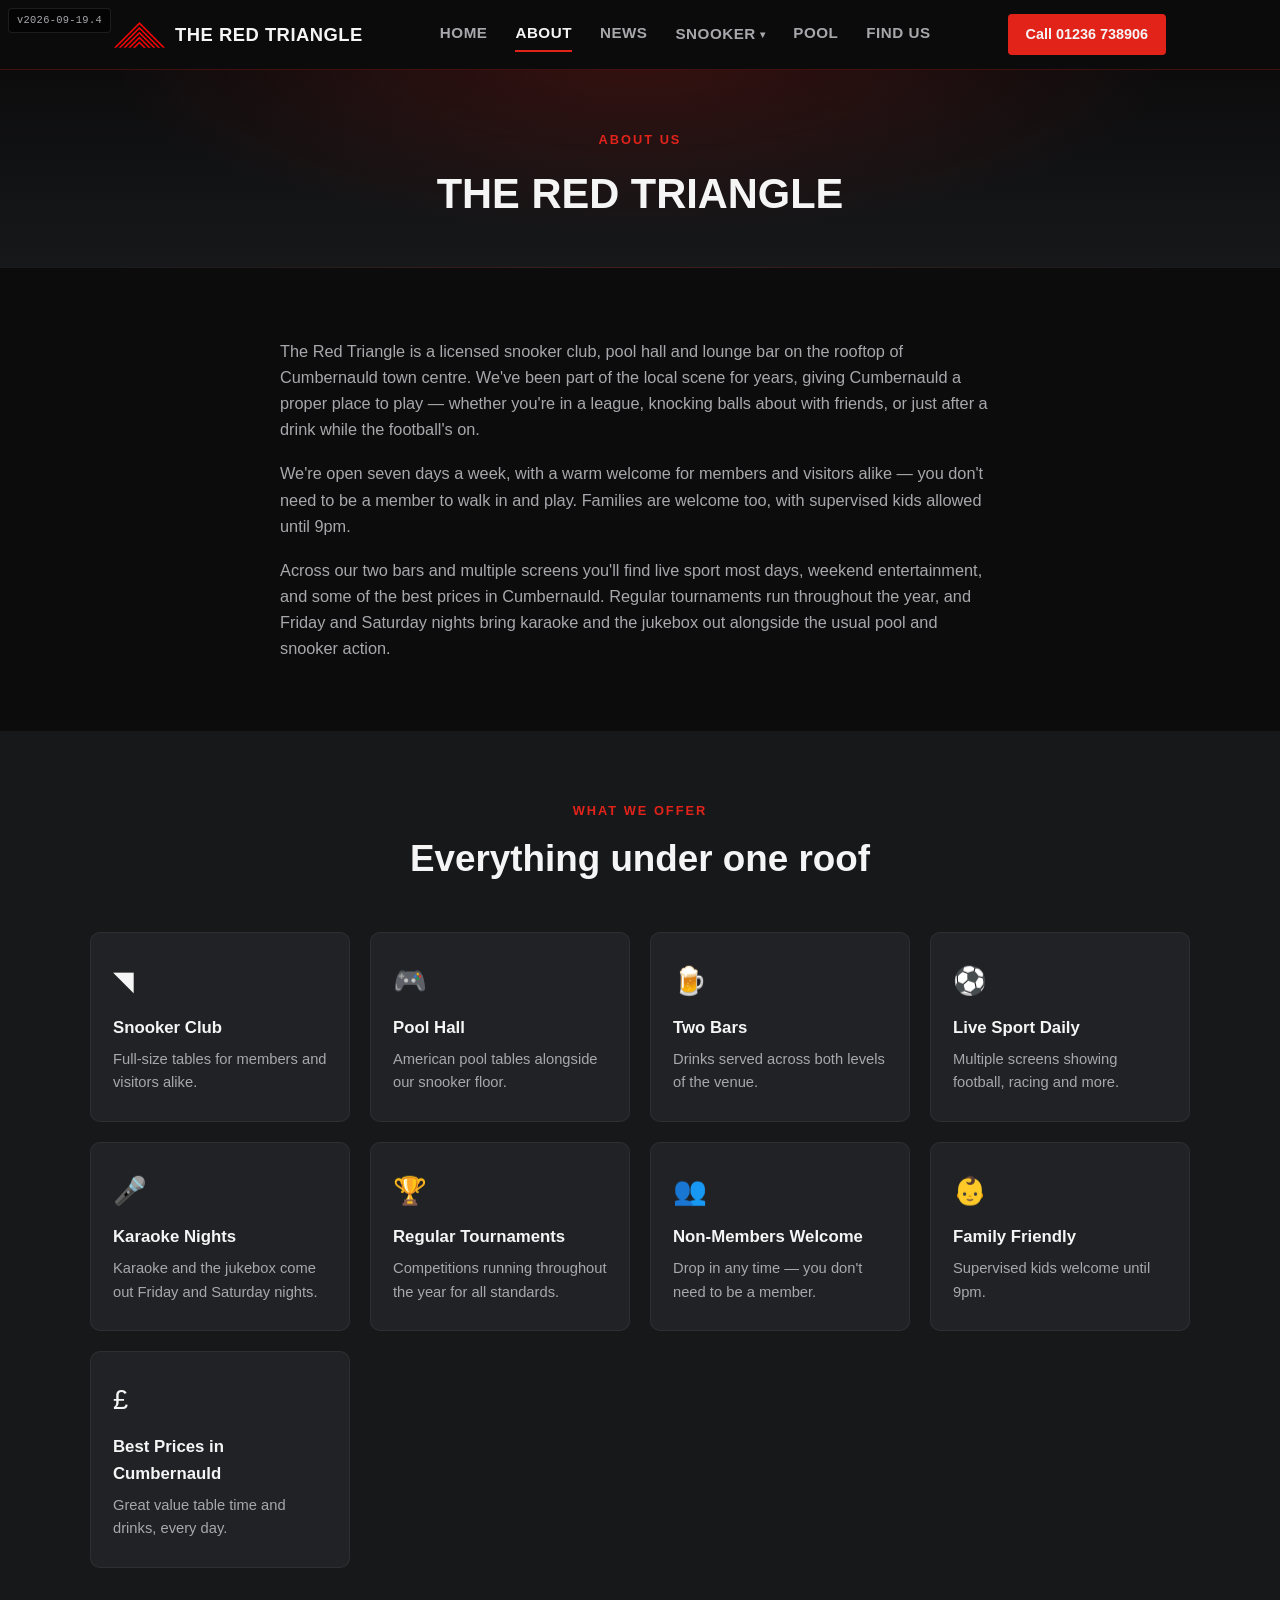
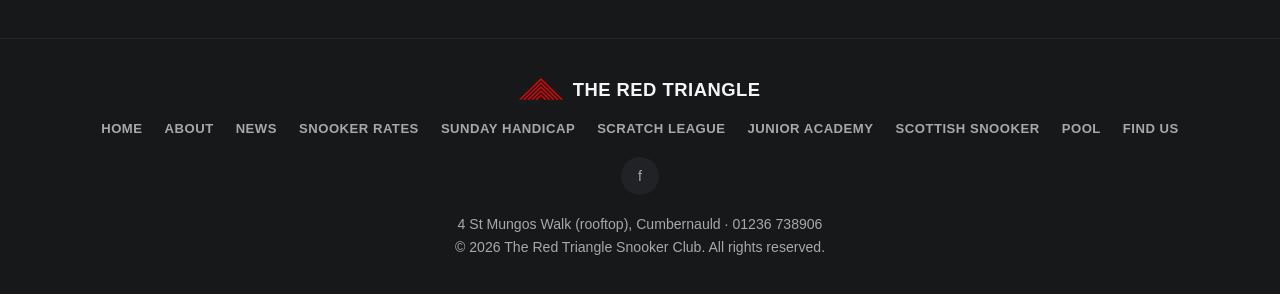
==== commit b2568d5c: "Add files via upload" ====
--- a/about.html
+++ b/about.html
@@ -13,7 +13,7 @@
 </head>
 <body>
 
-<div class="build-tag">v2026-09-19.2</div>
+<div class="build-tag">v2026-09-19.4</div>
 
 <header>
   <div class="nav">
--- a/styles.css
+++ b/styles.css
@@ -204,6 +204,17 @@
 @media (max-width:820px){
   .news-split, .news-split.embed-first{grid-template-columns:1fr;}
 }
+
+/* Notice / important-info callout */
+.notice-box{
+  max-width:1100px;margin:0 auto 44px;
+  background:rgba(226,35,26,0.08);border:1px solid rgba(226,35,26,0.35);
+  border-radius:10px;padding:22px 26px;
+}
+.notice-box h4{color:var(--red);font-size:0.95rem;text-transform:uppercase;letter-spacing:0.5px;margin-bottom:10px;display:flex;align-items:center;gap:8px;}
+.notice-box p{color:var(--grey);font-size:0.95rem;margin-bottom:6px;}
+.notice-box p:last-child{margin-bottom:0;}
+.notice-box strong{color:var(--white);}
 
 /* Photo gallery grid (Pool page, etc.) */
 .photo-grid{
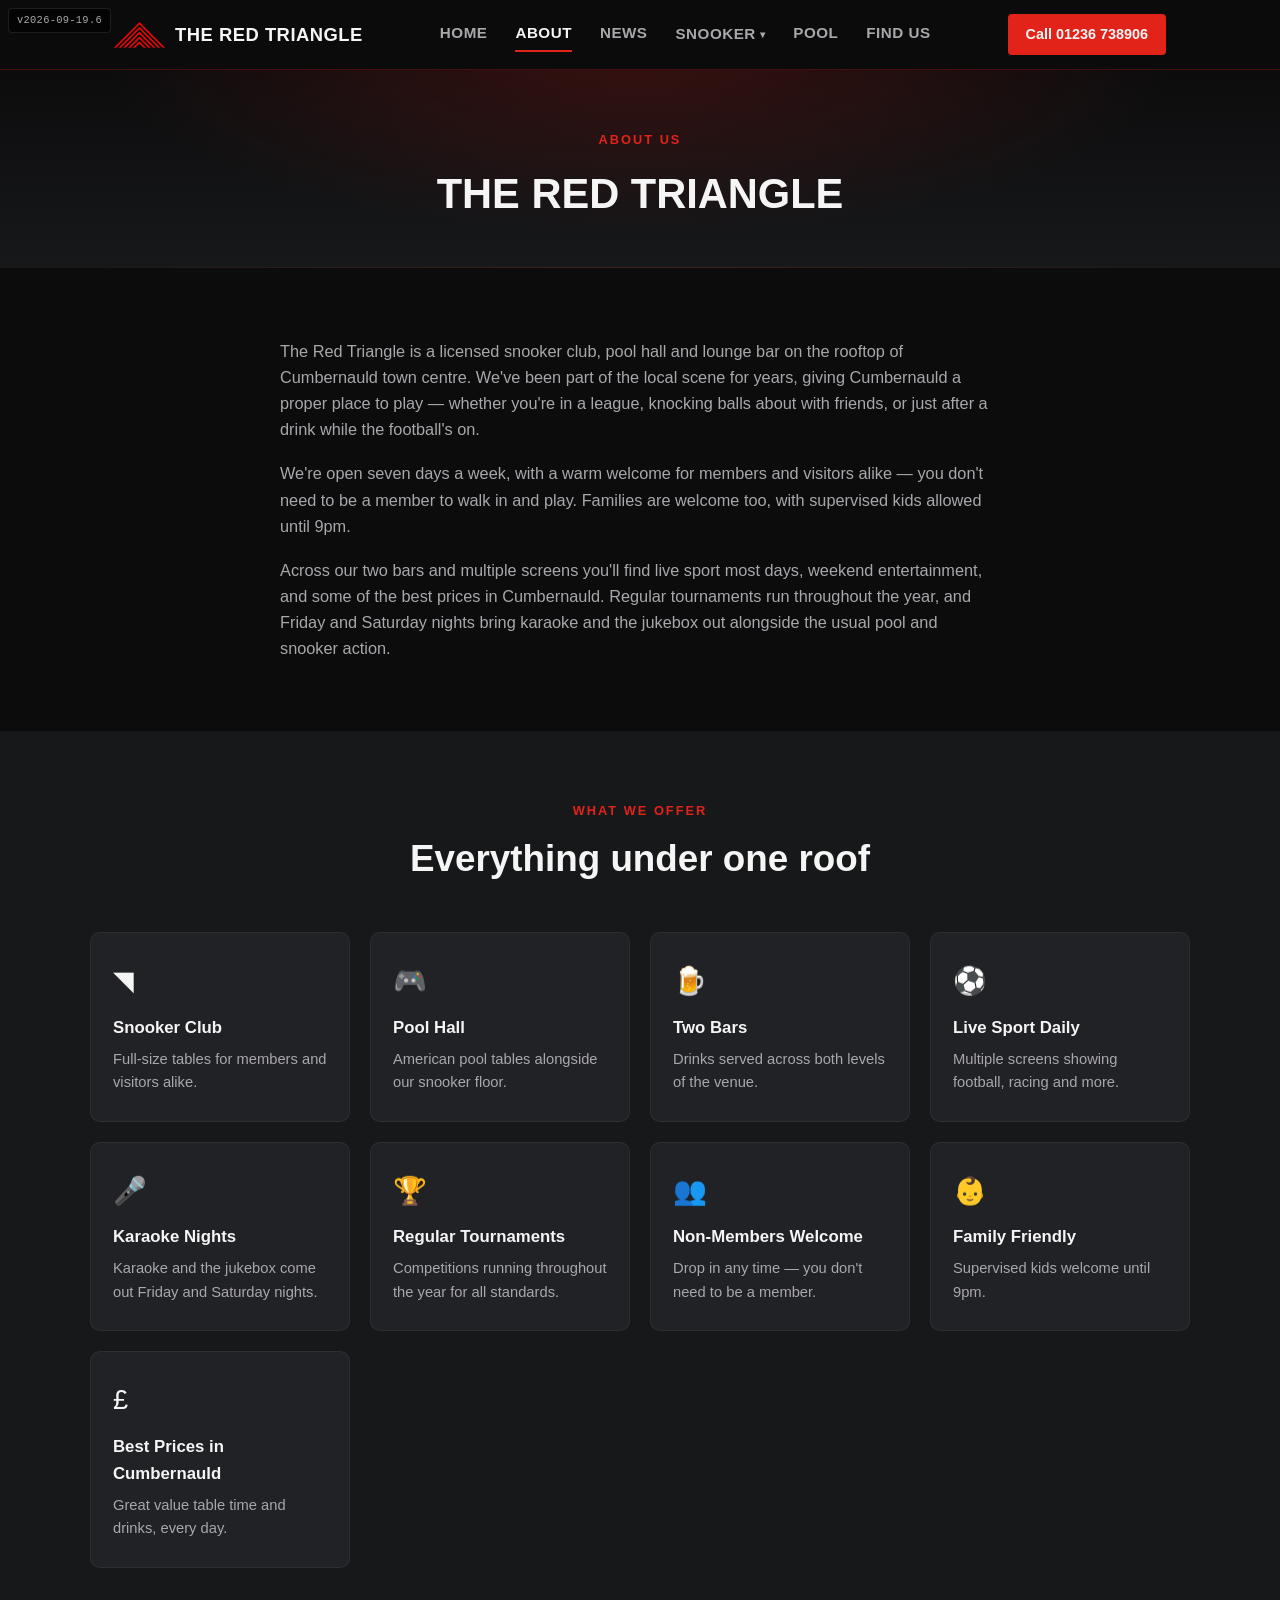
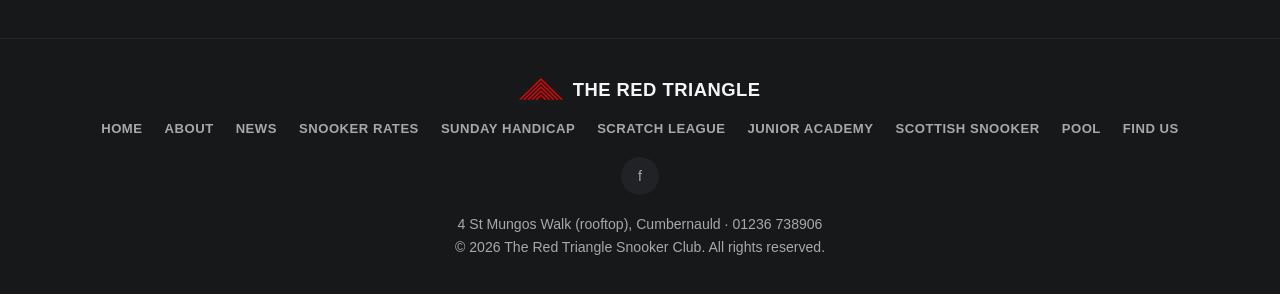
==== commit b303eb3a: "Add files via upload" ====
--- a/about.html
+++ b/about.html
@@ -13,7 +13,7 @@
 </head>
 <body>
 
-<div class="build-tag">v2026-09-19.4</div>
+<div class="build-tag">v2026-09-19.6</div>
 
 <header>
   <div class="nav">
--- a/styles.css
+++ b/styles.css
@@ -278,6 +278,31 @@
 }
 .map-directions:hover{color:var(--white);}
 
+/* Rules accordion */
+.rules-accordion{max-width:900px;margin:0 auto;}
+.rules-accordion details{
+  background:var(--charcoal-2);border:1px solid rgba(255,255,255,0.08);
+  border-radius:10px;margin-bottom:12px;overflow:hidden;
+}
+.rules-accordion summary{
+  cursor:pointer;list-style:none;padding:18px 22px;font-weight:700;
+  display:flex;align-items:center;justify-content:space-between;gap:16px;
+  color:var(--white);font-size:1rem;
+}
+.rules-accordion summary::-webkit-details-marker{display:none;}
+.rules-accordion summary::after{
+  content:'+';color:var(--red);font-size:1.4rem;font-weight:400;flex-shrink:0;line-height:1;
+}
+.rules-accordion details[open] summary::after{content:'\2212';}
+.rules-accordion details[open] summary{border-bottom:1px solid rgba(255,255,255,0.08);}
+.rules-accordion .rules-body{padding:18px 22px 22px;color:var(--grey);font-size:0.95rem;}
+.rules-accordion .rules-body p{margin-bottom:12px;}
+.rules-accordion .rules-body p:last-child{margin-bottom:0;}
+.rules-accordion .rules-body ul{margin:0 0 12px 20px;}
+.rules-accordion .rules-body li{margin-bottom:6px;}
+.rules-accordion .rules-body strong{color:var(--white);}
+.rules-note{max-width:900px;margin:0 auto 28px;color:var(--grey);font-size:0.95rem;text-align:center;}
+
 /* Build/version tag */
 .build-tag{
   position:fixed;top:8px;left:8px;z-index:999;
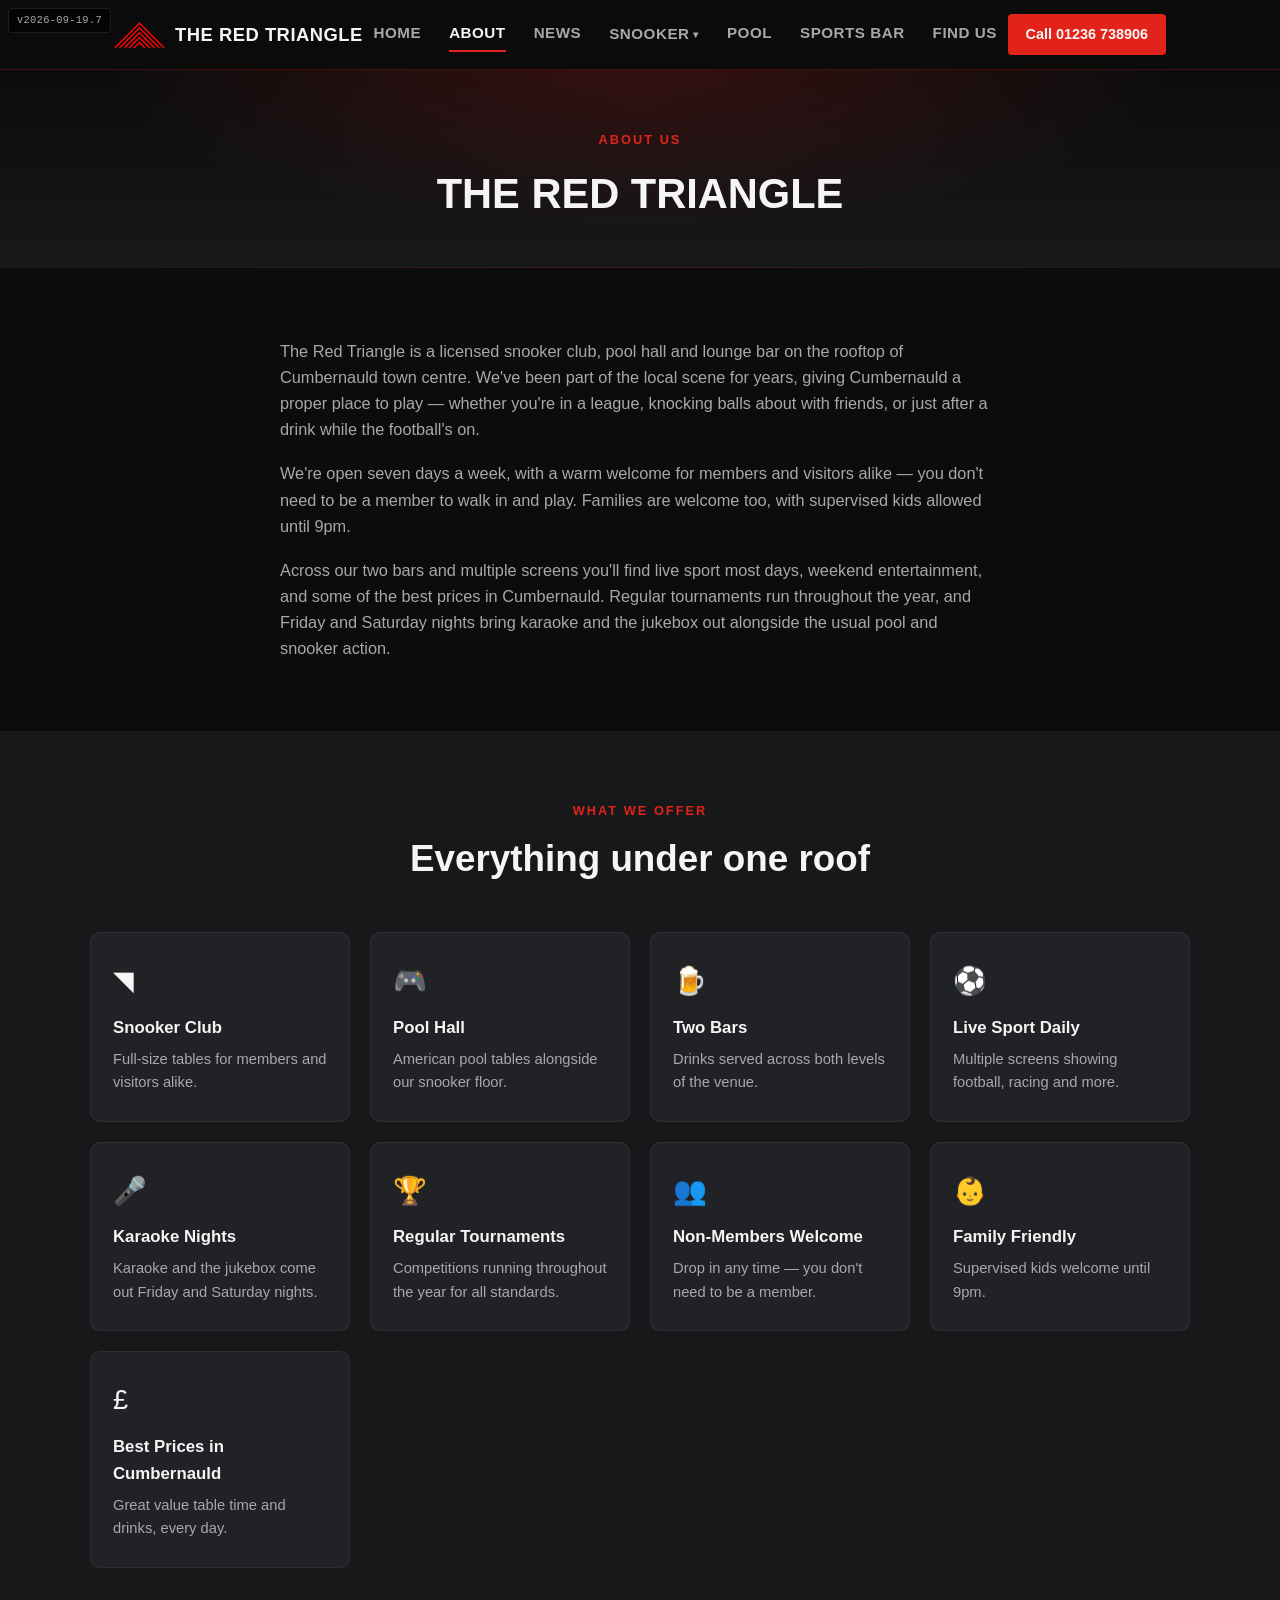
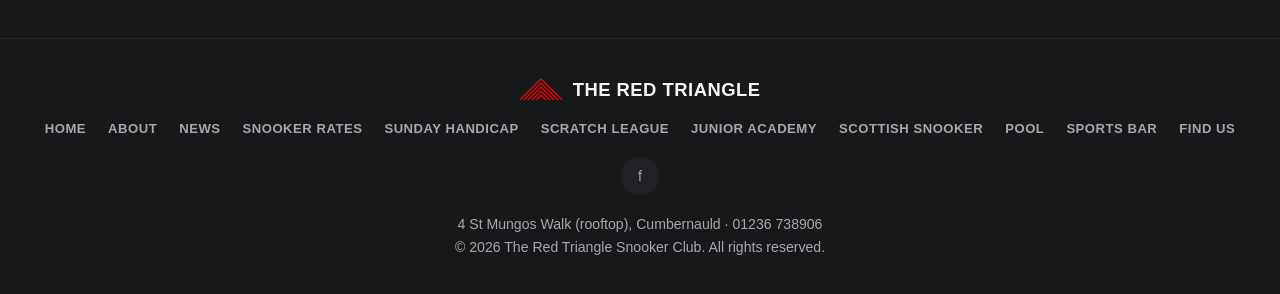
==== commit 54dff34f: "Add files via upload" ====
--- a/about.html
+++ b/about.html
@@ -13,7 +13,7 @@
 </head>
 <body>
 
-<div class="build-tag">v2026-09-19.6</div>
+<div class="build-tag">v2026-09-19.7</div>
 
 <header>
   <div class="nav">
@@ -36,6 +36,7 @@
         </div>
       </div>
       <a href="pool-league.html">Pool</a>
+      <a href="sports-bar.html">Sports Bar</a>
       <a href="find-us.html">Find Us</a>
     </nav>
     <div style="display:flex;align-items:center;gap:14px;">
@@ -54,6 +55,7 @@
     <a href="snooker-junior-academy.html" class="mobile-sub">Junior Academy</a>
     <a href="snooker-scottish.html" class="mobile-sub">Scottish Snooker</a>
     <a href="pool-league.html">Pool</a>
+    <a href="sports-bar.html">Sports Bar</a>
     <a href="find-us.html">Find Us</a>
     <a href="tel:01236738906">Call 01236 738906</a>
   </div>
@@ -105,6 +107,7 @@
     <a href="snooker-junior-academy.html">Junior Academy</a>
     <a href="snooker-scottish.html">Scottish Snooker</a>
     <a href="pool-league.html">Pool</a>
+    <a href="sports-bar.html">Sports Bar</a>
     <a href="find-us.html">Find Us</a>
   </div>
   <div class="social">
